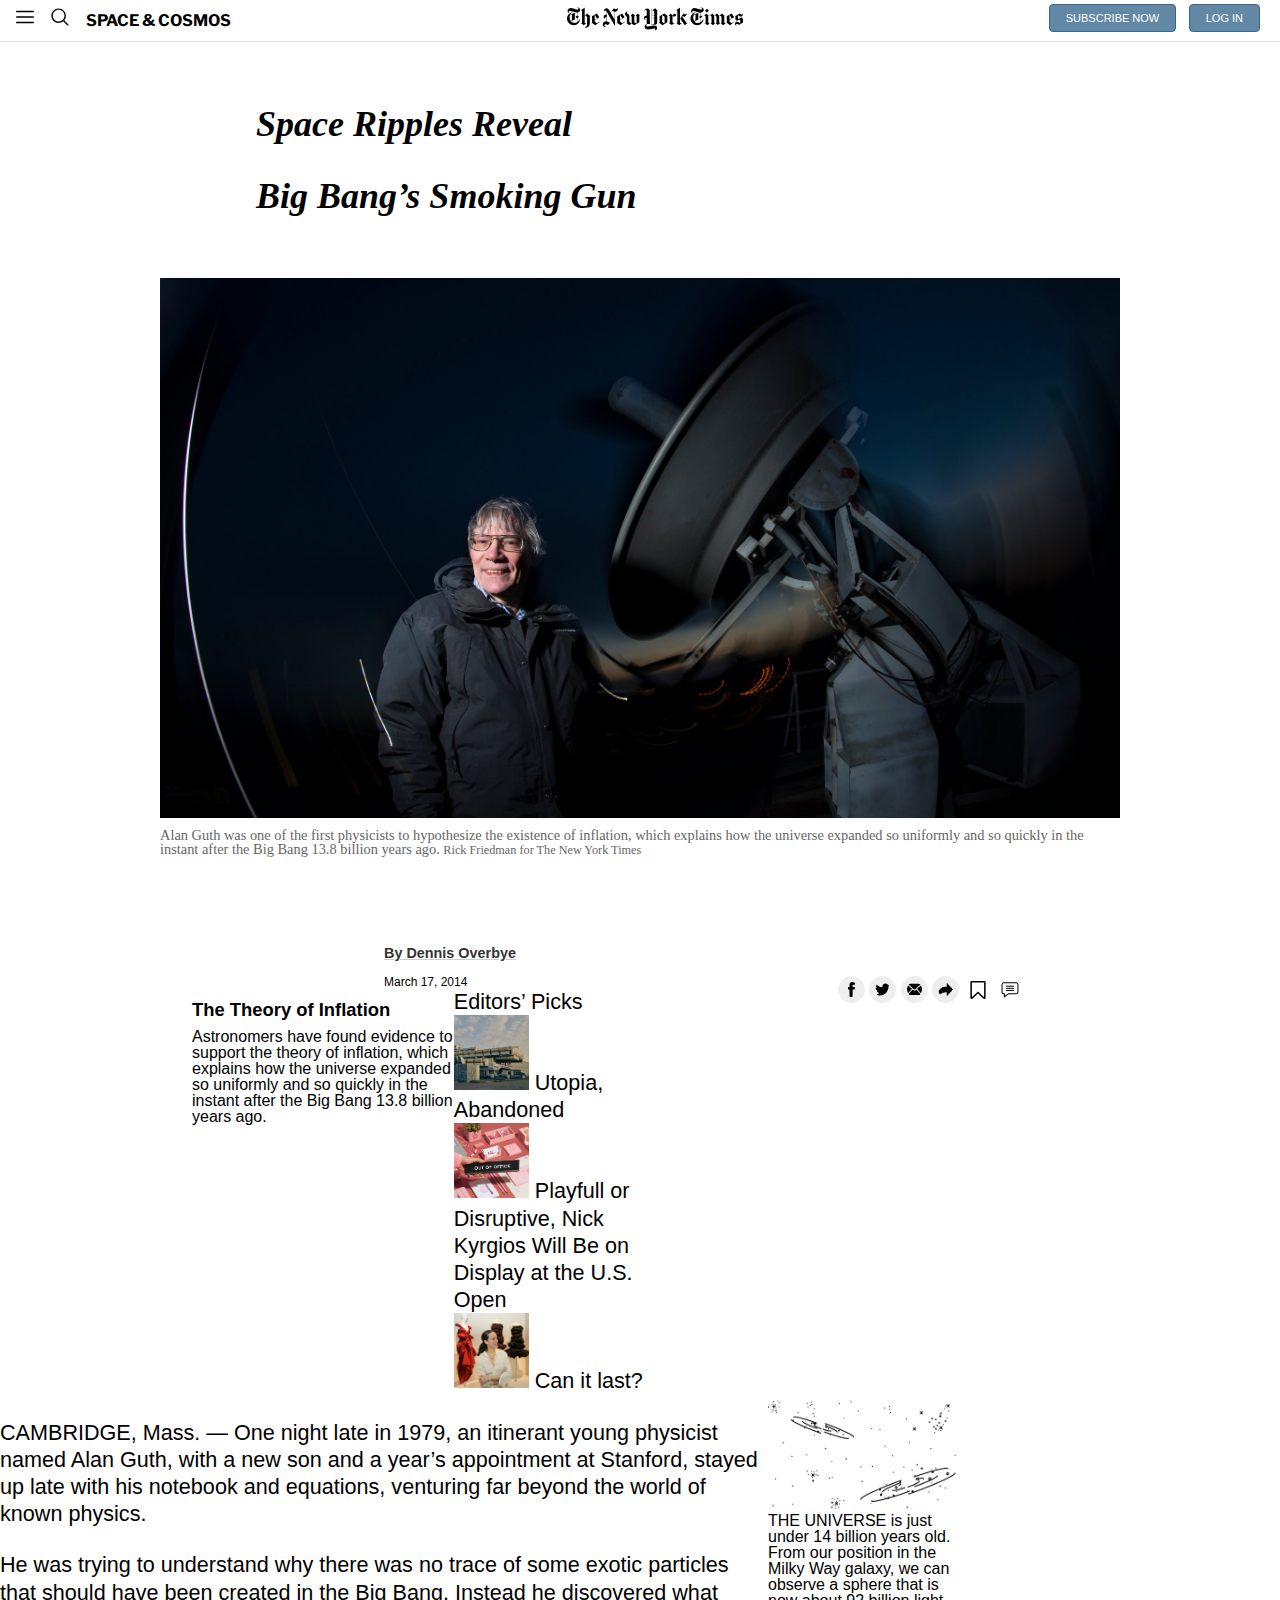
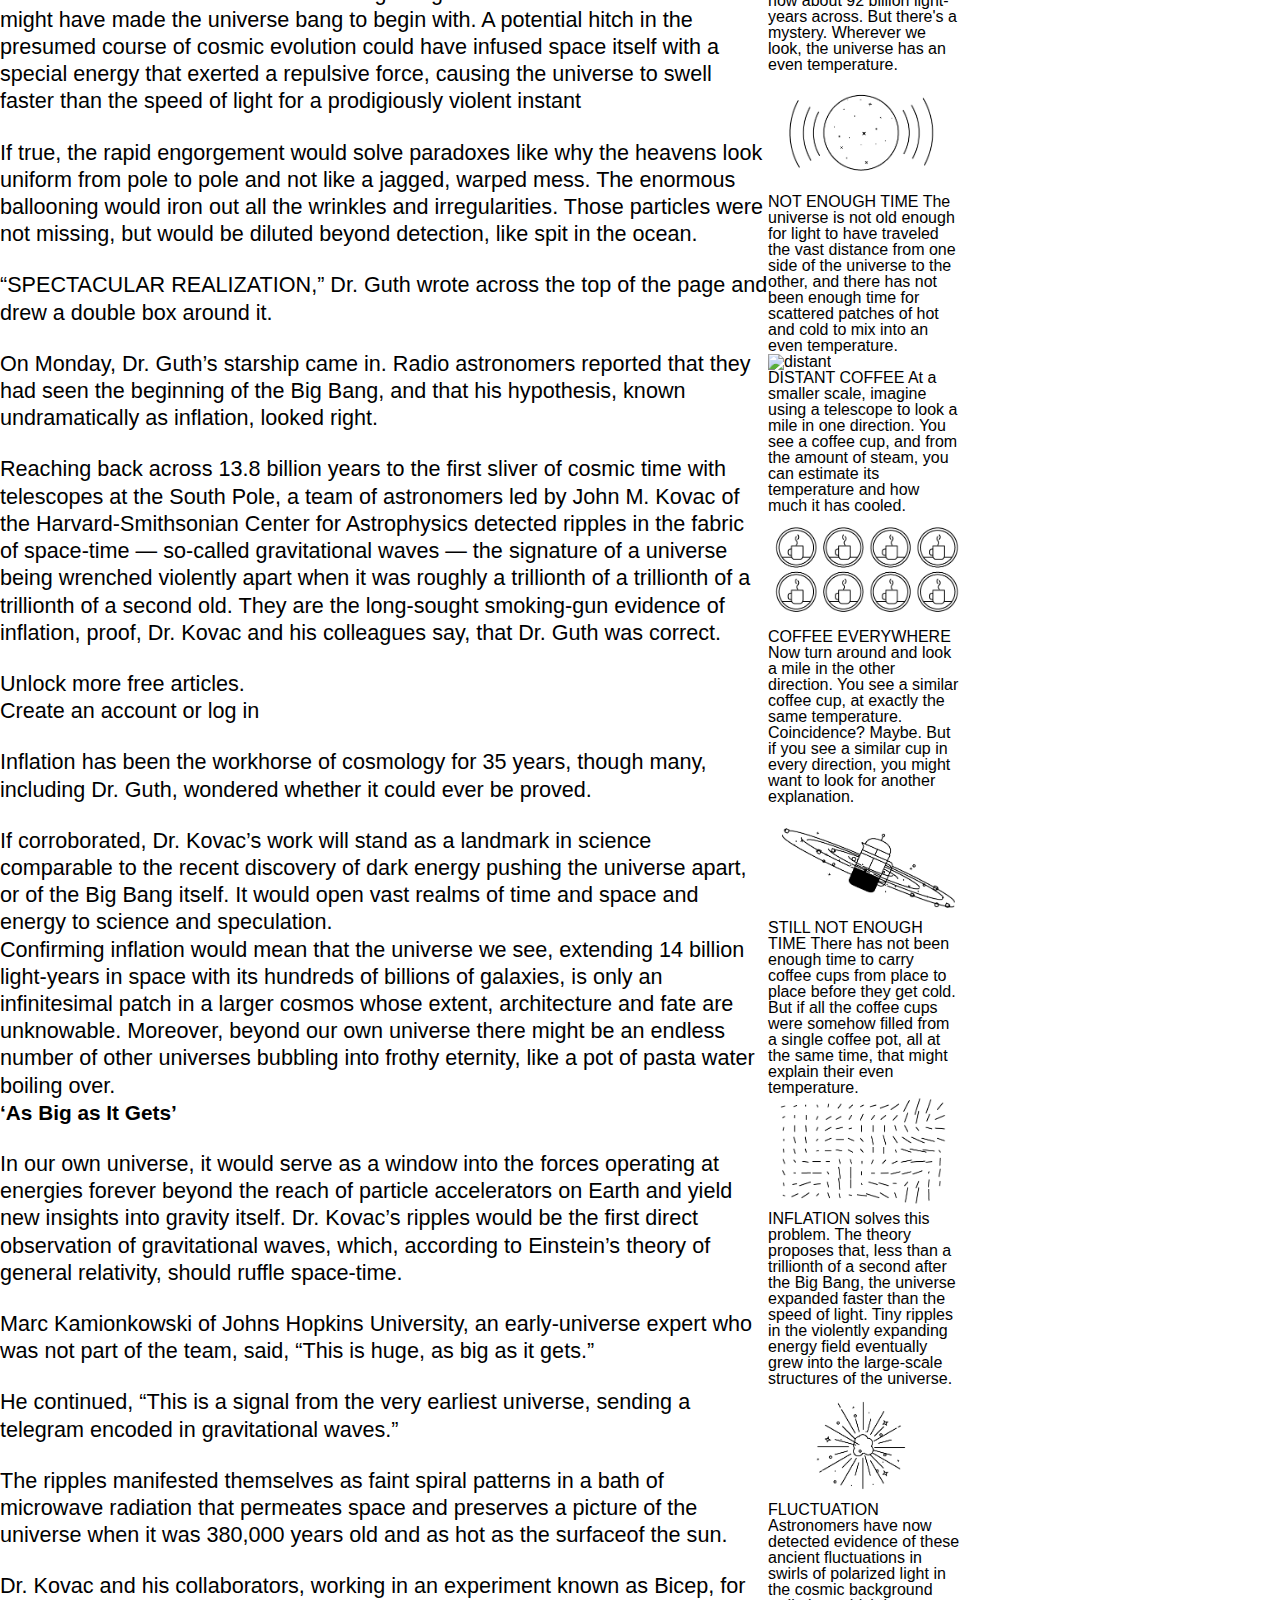
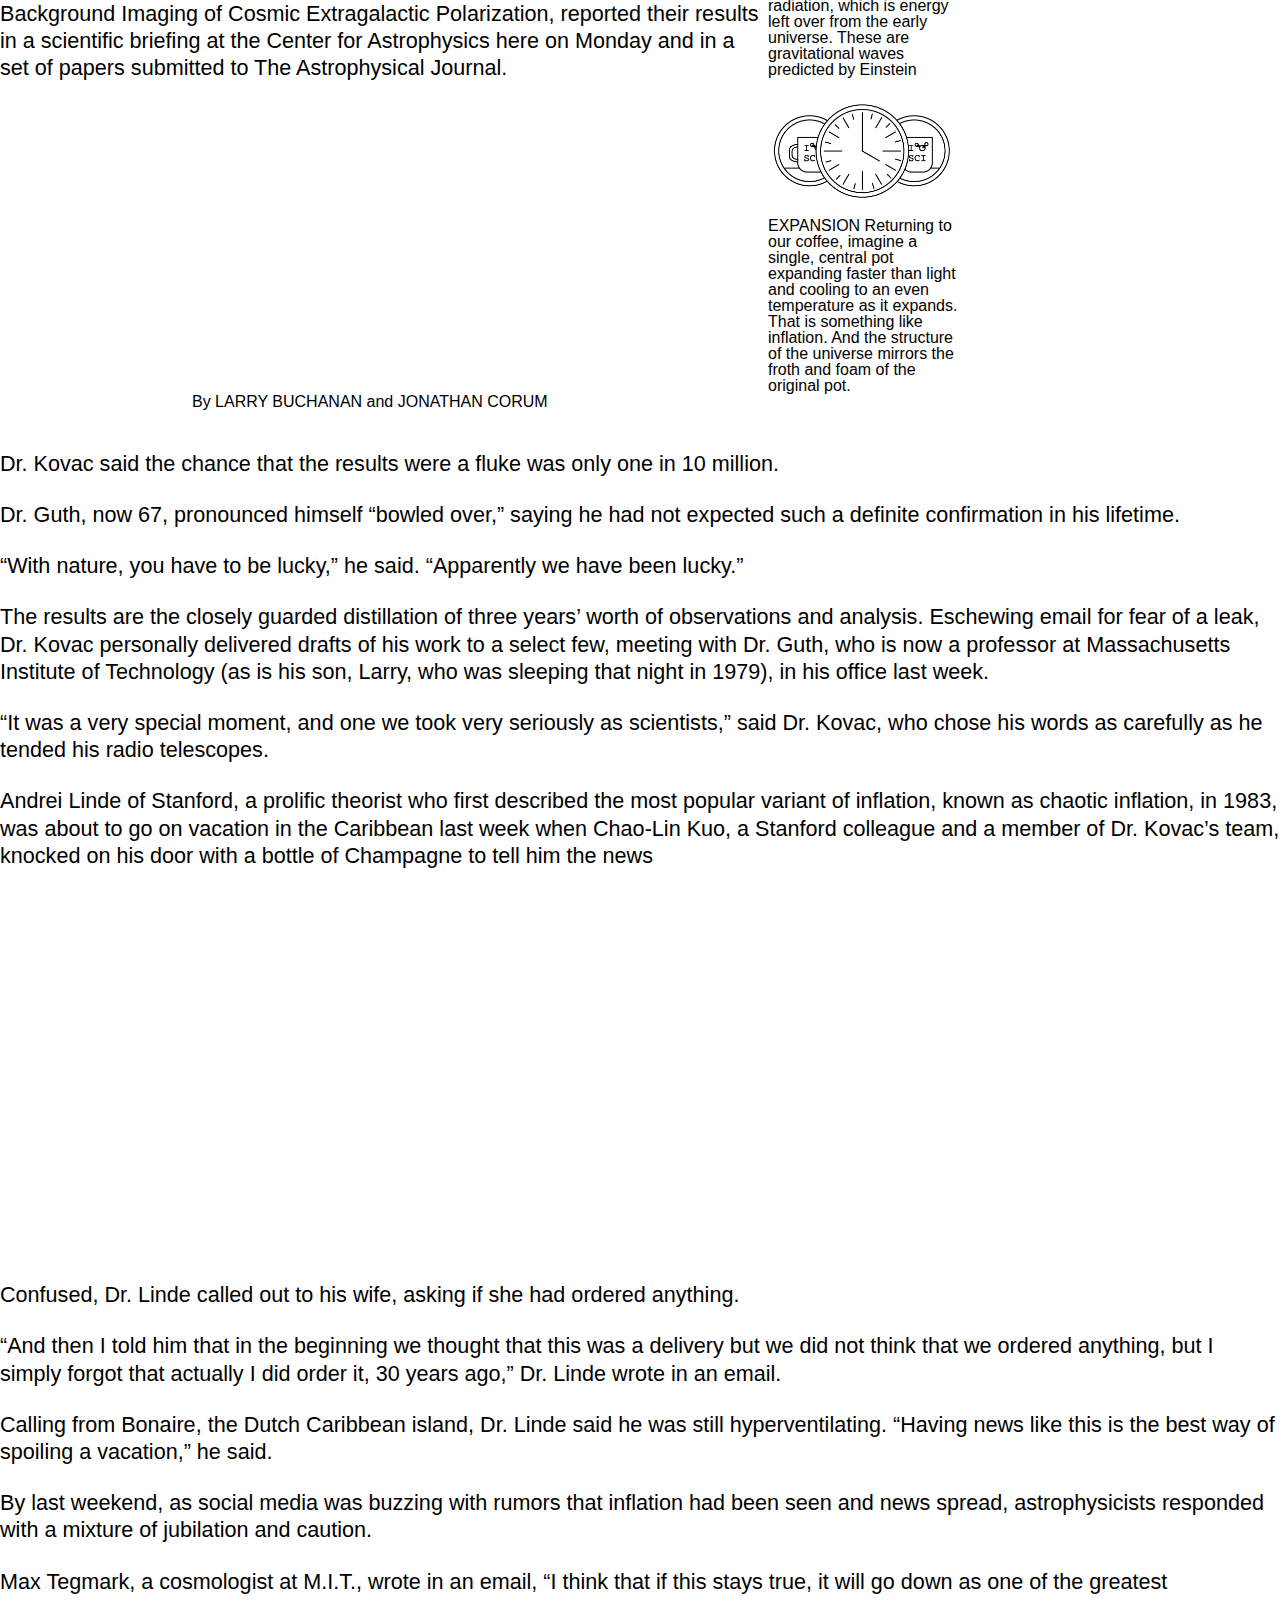
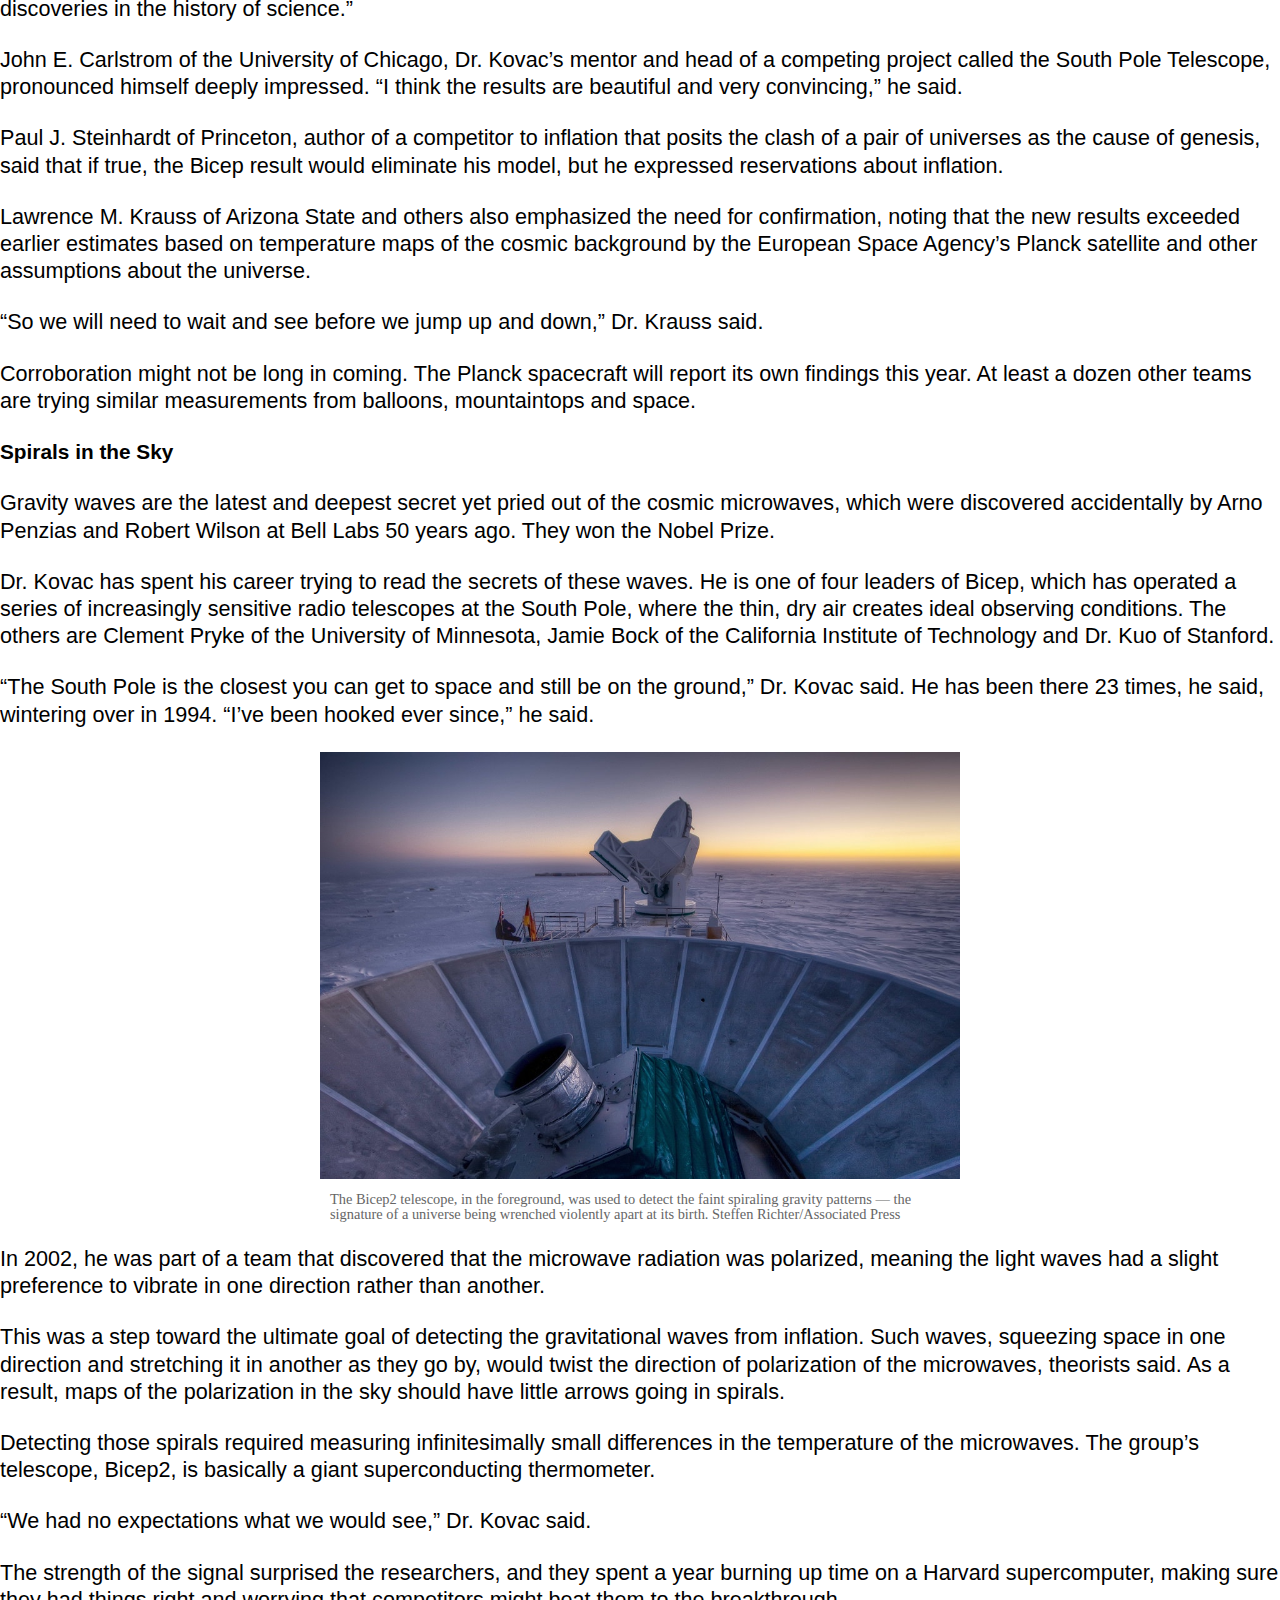
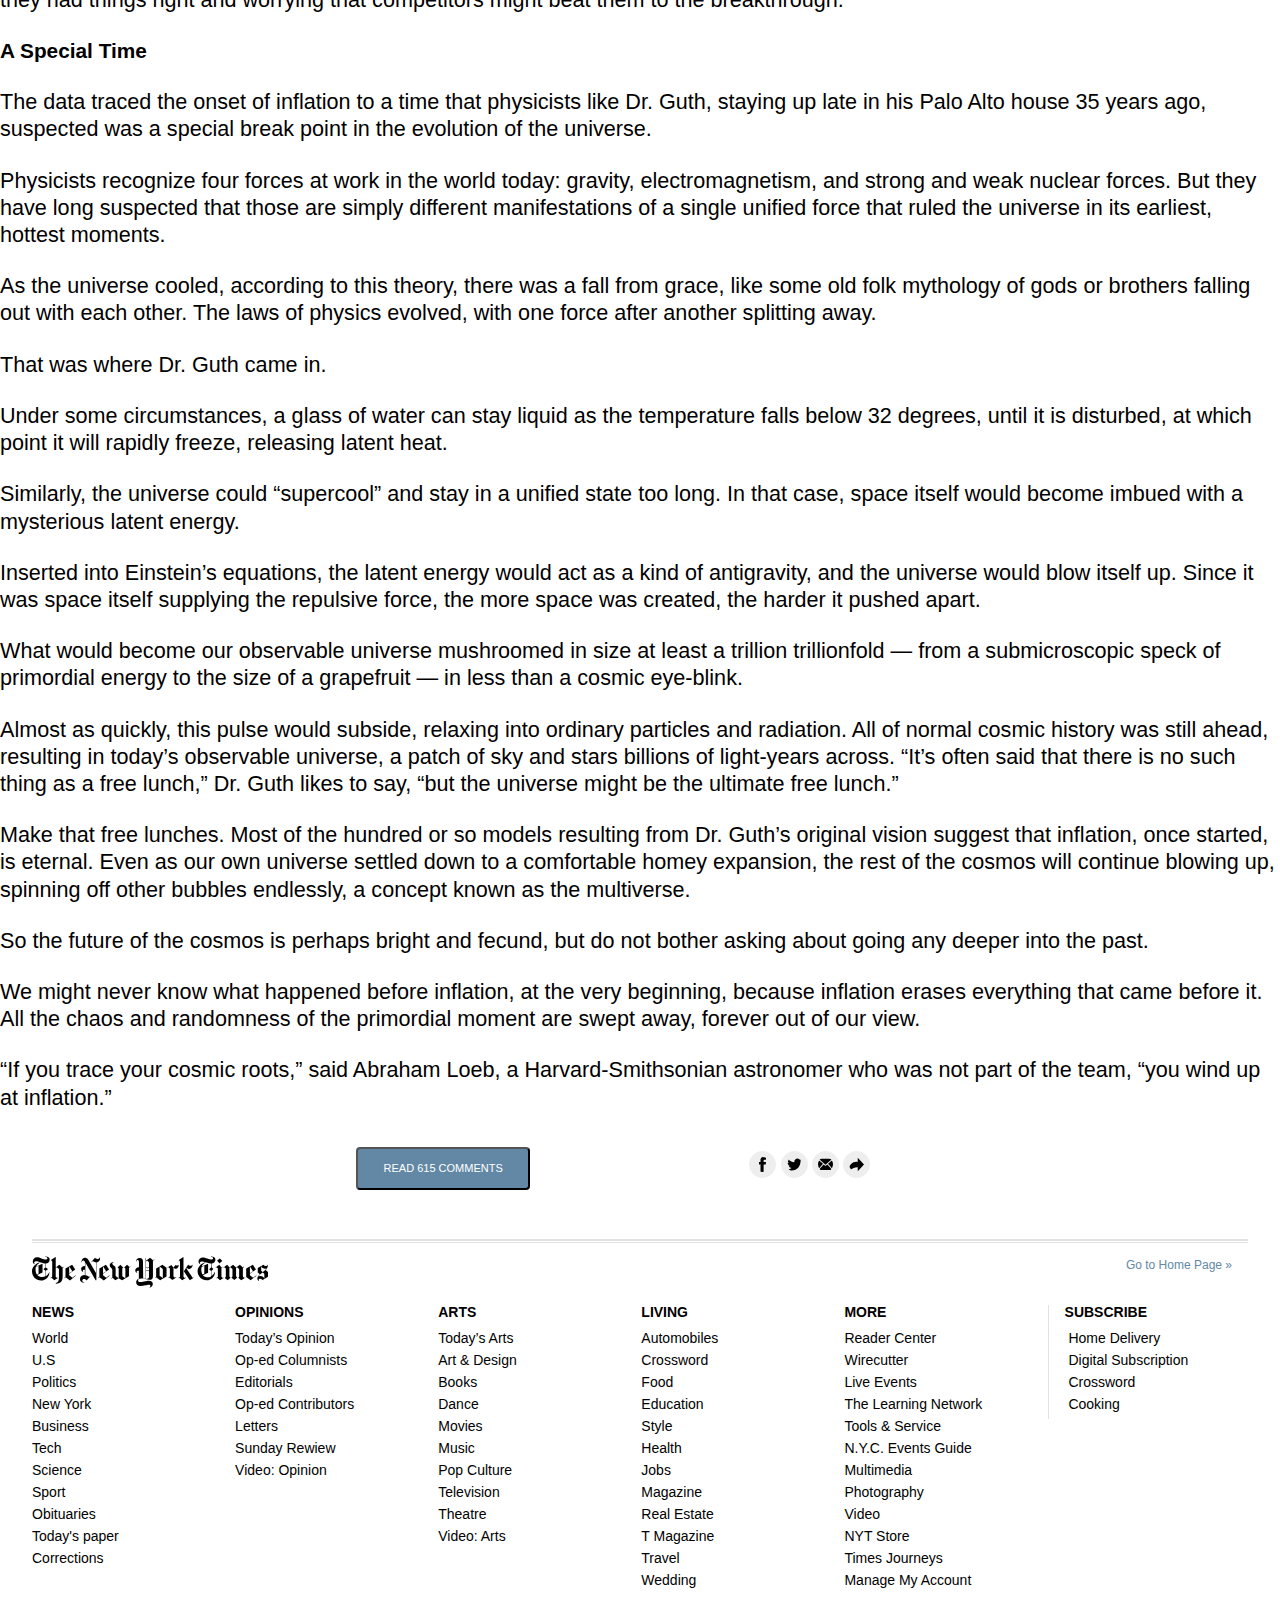
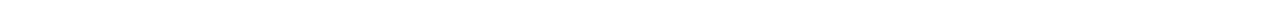
==== index.old.html @ 1cee2520 "new page plus nav and header" ====
<!DOCTYPE html>
<html lang="en" dir="ltr">

<head>
  <meta charset="utf-8" />
  <title>
    Space Ripples Reveal Big Bang’s Smoking Gun - The New York Times
  </title>
  <link href="https://fonts.googleapis.com/css?family=Libre+Franklin&display=swap" rel="stylesheet" />
  <link rel="stylesheet" href="css/style.old.css" />
</head>

<body>
  <nav class="nav-bar">
    <div class="left">
      <img src="vectors/menu.svg" class="icon" alt="menu" />
      <img src="vectors/search.svg" class="icon" alt="search" />
      <a href="#" class="page-name">Space & Cosmos</a>
    </div>
    <a class="logo">
      <img src="vectors/tnyt_logo.svg" alt="the new york times" />
    </a>
    <div class="right">
      <button>Subscribe now</button>
      <button>Log in</button>
    </div>
  </nav>
  <header class="head-section">
    <h1 class="artcle-title">
      Space Ripples Reveal <br />
      Big Bang’s Smoking Gun
    </h1>
    <figure class="telescope-section">
      <img src="images/telescope.jpg" alt="Scientist with telescope background" class="telescope-image" />
      <figcaption class="telescope-caption">
        Alan Guth was one of the first physicists to hypothesize the existence
        of inflation, which explains how the universe expanded so uniformly
        and so quickly in the instant after the Big Bang 13.8 billion years
        ago. <span>Rick Friedman for The New York Times</span>
      </figcaption>
    </figure>
  </header>
  <article class="main-article">
    <div class="article-meta">
      <h4 class="author-name">
        By Dennis Overbye
      </h4>
      <div class="info-share">
        <p class="article-date">
          March 17, 2014
        </p>
        <div class="icons-container">
          <img src="vectors/facebook.svg" alt="facebook favicon" class="icon" />
          <img src="vectors/twitter.svg" alt="twitter favicon" class="icon" />
          <img src="vectors/mail.svg" alt="mail" class="icon" />
          <img src="vectors/share.svg" alt="share" class="icon" />
          <img src="vectors/bookmark.svg" alt="bookmark" class="clean-icon" />
          <img src="vectors/comment.svg" alt="comment" class="clean-icon" />
        </div>
      </div>
    </div>
    <div class="article-text">
      <aside class="editor-picks">
        <div class="side-container">
          <h6 class="editors-picks">Editors’ Picks</h6>
          <div class="picks-links">
            <article class="side-link">
              <a href="" class="link">
                <img src="images/utopia.jpg" alt="Utopia" class="img-side-link">
                <span>Utopia, Abandoned</span>
              </a>
            </article>
            <article class="side-link">
              <a href="" class="link">
                <img src="images/millenial.jpg" alt="Nick Kyrgios" class="img-side-link">
                <span> Playfull or Disruptive, Nick Kyrgios Will Be on Display at the U.S. Open</span>
              </a>
            </article>
            <article class="side-link">
              <a href="" class="link">
                <img src="images/isabel.jpg" alt="Isabella" class="img-side-link">
                <span>Can it last?</span>
              </a>
            </article>
          </div>
        </div>
      </aside>
      <div class="article-text-container">
        <p class="article">
          CAMBRIDGE, Mass. — One night late in 1979, an itinerant young
          physicist named Alan Guth, with a new son and a year’s appointment at
          Stanford, stayed up late with his notebook and equations, venturing
          far beyond the world of known physics.
        </p>
        <p class="article">
          He was trying to understand why there was no trace of some exotic
          particles that should have been created in the Big Bang. Instead he
          discovered what might have made the universe bang to begin with. A
          potential hitch in the presumed course of cosmic evolution could have
          infused space itself with a special energy that exerted a repulsive
          force, causing the universe to swell faster than the speed of light
          for a prodigiously violent instant
        </p>
        <p class="article">
          If true, the rapid engorgement would solve paradoxes like why the
          heavens look uniform from pole to pole and not like a jagged, warped
          mess. The enormous ballooning would iron out all the wrinkles and
          irregularities. Those particles were not missing, but would be diluted
          beyond detection, like spit in the ocean.
        </p>
        <p class="article">
          “SPECTACULAR REALIZATION,” Dr. Guth wrote across the top of the page
          and drew a double box around it.
        </p>
        <p class="article">
          On Monday, Dr. Guth’s starship came in. Radio astronomers reported
          that they had seen the beginning of the Big Bang, and that his
          hypothesis, known undramatically as inflation, looked right.
        </p>
        <p class="article">
          Reaching back across 13.8 billion years to the first sliver of cosmic
          time with telescopes at the South Pole, a team of astronomers led by
          John M. Kovac of the Harvard-Smithsonian Center for Astrophysics
          detected ripples in the fabric of space-time — so-called gravitational
          waves — the signature of a universe being wrenched violently apart
          when it was roughly a trillionth of a trillionth of a trillionth of a second old. They are the long-sought
          smoking-gun evidence of
          inflation, proof, Dr. Kovac and his colleagues say, that Dr. Guth was
          correct.
        </p>
        <h4 class="create-account">
          Unlock more free articles.<br />
          <a href="#">Create an account or log in</a>
        </h4>
        <p class="article">
          Inflation has been the workhorse of cosmology for 35 years, though
          many, including Dr. Guth, wondered whether it could ever be proved.
        </p>
        If corroborated, Dr. Kovac’s work will stand as a landmark in science comparable to the recent discovery of dark
        energy pushing the universe apart, or of the Big Bang itself. It would open vast realms of time and space and
        energy to science and speculation.
        <p class="artcile">
          Confirming inflation would mean that the universe we see, extending 14 billion light-years in space with its
          hundreds of billions of
          galaxies, is only an infinitesimal patch in a larger cosmos whose
          extent, architecture and fate are unknowable. Moreover, beyond our own universe there might be an endless
          number
          of other universes bubbling into frothy eternity, like a pot of pasta water boiling over.
        </p>
        <h2>
          ‘As Big as It Gets’
        </h2>
        <p class="article">
          In our own universe, it would serve as a window into the forces
          operating at energies forever beyond the reach of particle
          accelerators on Earth and yield new insights into gravity itself. Dr. Kovac’s ripples would be the first
          direct
          observation of gravitational waves, which, according to Einstein’s theory of general relativity, should ruffle
          space-time.
        </p>
        <p class="article">
          Marc Kamionkowski of Johns Hopkins University, an early-universe
          expert who was not part of the team, said, “This is huge, as big as it gets.”
        </p>
        <p class="article">
          He continued, “This is a signal from the very earliest universe,
          sending a telegram encoded in gravitational waves.”
        </p>
        <p class="article">
          The ripples manifested themselves as faint spiral patterns in a bath of microwave radiation that permeates
          space
          and preserves a picture of the universe when it was 380,000 years old and as hot as the surfaceof the sun.
        </p>
        <p class="article">
          Dr. Kovac and his collaborators, working in an experiment known as
          Bicep, for Background Imaging of Cosmic Extragalactic Polarization,
          reported their results in a scientific briefing at the Center for
          Astrophysics here on Monday and in a set of papers submitted to The
          Astrophysical Journal.
        </p> 
      </div>
    </div>
    <section class="fig-container">
      <div class="intro-figures">
        <h3>
          The Theory of Inflation
        </h3>
        <p class="astro-intro"></p>
        Astronomers have found evidence to support the theory of inflation,
        which explains how the universe expanded so uniformly and so quickly
        in the instant after the Big Bang 13.8 billion years ago.
        </p>
      </div>
      <div class="figures">
        <figure class="astro">
          <img src="images/universe.png" alt="Universe" class="astro-img" />
          <figcaption class="astro-caption">
            <b>THE UNIVERSE</b> is just under 14 billion years old. From our
            position in the Milky Way galaxy, we can observe a sphere that is
            now about 92 billion light-years across. But there's a mystery.
            Wherever we look, the universe has an even temperature.
          </figcaption>
        </figure>
        <figure class="astro">
          <img src="images/time.png" alt="time" class="astro-img" />
          <figcaption class="astro-caption">
            <b>NOT ENOUGH TIME</b> The universe is not old enough for light to
            have traveled the vast distance from one side of the universe to
            the other, and there has not been enough time for scattered
            patches of hot and cold to mix into an even temperature.
          </figcaption>
        </figure>
        <figure class="astro">
          <img src="images/distant.png" alt="distant" class="astro-img" />
          <figcaption class="astro-caption">
            <b>DISTANT COFFEE</b> At a smaller scale, imagine using a
            telescope to look a mile in one direction. You see a coffee cup,
            and from the amount of steam, you can estimate its temperature and
            how much it has cooled.
          </figcaption>
        </figure>
        <figure class="astro">
          <img src="images/everywhere.png" alt="" class="astro-img" />
          <figcaption class="astro-caption">
            <b>COFFEE EVERYWHERE</b> Now turn around and look a mile in the
            other direction. You see a similar coffee cup, at exactly the same
            temperature. Coincidence? Maybe. But if you see a similar cup in
            every direction, you might want to look for another explanation.
          </figcaption>
        </figure>
      </div>
      <div class="figures">
        <figure class="astro">
          <img src="images/still.png" alt="" class="astro-img" />
          <figcaption class="astro-caption">
            <b>STILL NOT ENOUGH TIME</b> There has not been enough time to
            carry coffee cups from place to place before they get cold. But if
            all the coffee cups were somehow filled from a single coffee pot,
            all at the same time, that might explain their even temperature.
          </figcaption>
        </figure>
        <figure class="astro">
          <img src="images/inflation.png" alt="" class="astro-img" />
          <figcaption class="astro-caption">
            <b>INFLATION</b> solves this problem. The theory proposes that,
            less than a trillionth of a second after the Big Bang, the
            universe expanded faster than the speed of light. Tiny ripples in
            the violently expanding energy field eventually grew into the
            large-scale structures of the universe.
          </figcaption>
        </figure>
        <figure class="astro">
          <img src="images/fluctuation.png" alt="" class="astro-img" />
          <figcaption class="astro-caption">
            <b>FLUCTUATION</b> Astronomers have now detected evidence of these
            ancient fluctuations in swirls of polarized light in the cosmic
            background radiation, which is energy left over from the early
            universe. These are gravitational waves predicted by Einstein
          </figcaption>
        </figure>
        <figure class="astro">
          <img src="images/expan.png" alt="" class="astro-img" />
          <figcaption class="astro-caption">
            <b>EXPANSION</b> Returning to our coffee, imagine a single,
            central pot expanding faster than light and cooling to an even
            temperature as it expands. That is something like inflation. And
            the structure of the universe mirrors the froth and foam of the
            original pot.
          </figcaption>
        </figure>
      </div>
      <p class="images-credit">
        By LARRY BUCHANAN and JONATHAN CORUM
      </p>
    </section>
    <div class="article-text">
      <p class="article">
        Dr. Kovac said the chance that the results were a fluke was only one in 10 million.
      </p>
      <p class="article">
        Dr. Guth, now 67, pronounced himself “bowled over,” saying he had not expected such a definite confirmation in
        his lifetime.
      </p>
      <p class="article">
        “With nature, you have to be lucky,” he said. “Apparently we have been lucky.”
      </p>
      <p class="article">
        The results are the closely guarded distillation of three years’ worth of observations and analysis. Eschewing
        email for fear of a leak, Dr. Kovac personally delivered drafts of his work to a select few, meeting with Dr.
        Guth, who is now a professor at Massachusetts Institute of Technology (as is his son, Larry, who was sleeping
        that night in 1979), in his office last week.
      </p>
      <p class="article">
        “It was a very special moment, and one we took very seriously as scientists,” said Dr. Kovac, who chose his
        words as carefully as he tended his radio telescopes.
      </p>
      <p class="article">
        Andrei Linde of Stanford, a prolific theorist who first described the most popular variant of inflation, known
        as chaotic inflation, in 1983, was about to go on vacation in the Caribbean last week when Chao-Lin Kuo, a
        Stanford colleague and a member of Dr. Kovac’s team, <a
          href="https://www.youtube.com/watch?v=ZlfIVEy_YOA">knocked on his door with a bottle of Champagne</a> to tell
        him the news
      </p>
      <iframe width="600" height="358" src="https://www.youtube.com/embed/ZlfIVEy_YOA" frameborder="0"
        allow="accelerometer; autoplay; encrypted-media; gyroscope; picture-in-picture" allowfullscreen></iframe>
      <p class="article">
        Confused, Dr. Linde called out to his wife, asking if she had ordered
        anything.
      </p>
      <p class="article">
        “And then I told him that in the beginning we thought that this was a
        delivery but we did not think that we ordered anything, but I simply
        forgot that actually I did order it, 30 years ago,” Dr. Linde wrote in
        an email.
      </p>
      <p class="article">
        Calling from Bonaire, the Dutch Caribbean island, Dr. Linde said he
        was still hyperventilating. “Having news like this is the best way of
        spoiling a vacation,” he said.
      </p>
      <p class="article">
        By last weekend, as social media was buzzing with rumors that
        inflation had been seen and news spread, astrophysicists responded
        with a mixture of jubilation and caution.
      </p>
      <p class="article">
        Max Tegmark, a cosmologist at M.I.T., wrote in an email, “I think that
        if this stays true, it will go down as one of the greatest discoveries
        in the history of science.”
      </p>
      <p class="article">
        John E. Carlstrom of the University of Chicago, Dr. Kovac’s mentor and
        head of a competing project called the South Pole Telescope,
        pronounced himself deeply impressed. “I think the results are
        beautiful and very convincing,” he said.
      </p>
      <p class="article">
        Paul J. Steinhardt of Princeton, author of a competitor to inflation
        that posits the clash of a pair of universes as the cause of genesis,
        said that if true, the Bicep result would eliminate his model, but he
        expressed reservations about inflation.
      </p>
      <p class="article">
        Lawrence M. Krauss of Arizona State and others also emphasized the
        need for confirmation, noting that the new results exceeded earlier
        estimates based on temperature maps of the cosmic background by the
        European Space Agency’s Planck satellite and other assumptions about
        the universe.
      </p>
      <p class="article">
        “So we will need to wait and see before we jump up and down,” Dr.
        Krauss said.
      </p>
      <p class="article">
        Corroboration might not be long in coming. The Planck spacecraft will
        report its own findings this year. At least a dozen other teams are
        trying similar measurements from balloons, mountaintops and space.
      </p>
      <p class="article"></p>
      <h2>
        Spirals in the Sky
      </h2>
      <p class="article">
        Gravity waves are the latest and deepest secret yet pried out of the cosmic microwaves, which were discovered
        accidentally by Arno Penzias and Robert Wilson at Bell Labs 50 years ago. They won the Nobel Prize.
      </p>
      <p class="article">
        Dr. Kovac has spent his career trying to read the secrets of these waves. He is one of four leaders of Bicep,
        which has operated a series of increasingly sensitive radio telescopes at the South Pole, where the thin, dry
        air creates ideal observing conditions. The others are Clement Pryke of the University of Minnesota, Jamie Bock
        of the California Institute of Technology and Dr. Kuo of Stanford.
      </p>
      <p class="article">
        “The South Pole is the closest you can get to space and still be on the ground,” Dr. Kovac said. He has been
        there 23 times, he said, wintering over in 1994. “I’ve been hooked ever since,” he said.
      </p>
    </div>
    <figure class="bicep2">
      <img src="images/bicep2.jpg" alt="The biceps2 telescope" class="bicep2-img">
      <figcaption class="bicep2-caption">
        The Bicep2 telescope, in the foreground, was used to detect the faint spiraling gravity patterns — the signature
        of a universe being wrenched violently apart at its birth.
        <span>
          Steffen Richter/Associated Press
        </span>
      </figcaption>
    </figure>
    <div class="article-text">
      <p class="article">
        In 2002, he was part of a team that discovered that the microwave radiation was polarized, meaning the light
        waves had a slight preference to vibrate in one direction rather than another.
      </p>
      <p class="article">
        This was a step toward the ultimate goal of detecting the gravitational waves from inflation. Such waves,
        squeezing space in one direction and stretching it in another as they go by, would twist the direction of
        polarization of the microwaves, theorists said. As a result, maps of the polarization in the sky should have
        little arrows going in spirals.
      </p>
      <p class="article">
        Detecting those spirals required measuring infinitesimally small differences in the temperature of the
        microwaves. The group’s telescope, Bicep2, is basically a giant superconducting thermometer.
      </p>
      <p class="article">
        “We had no expectations what we would see,” Dr. Kovac said.
      </p>
      <p class="article">
        The strength of the signal surprised the researchers, and they spent a year burning up time on a Harvard
        supercomputer, making sure they had things right and worrying that competitors might beat them to the
        breakthrough.
      </p>
      <h2>
        A Special Time
      </h2>
      <p class="article">
        The data traced the onset of inflation to a time that physicists like Dr. Guth, staying up late in his Palo Alto
        house 35 years ago, suspected was a special break point in the evolution of the universe.
      </p>
      <p class="article">
        Physicists recognize four forces at work in the world today: gravity, electromagnetism, and strong and weak
        nuclear forces. But they have long suspected that those are simply different manifestations of a single unified
        force that ruled the universe in its earliest, hottest moments.
      </p>
      <p class="article">
        As the universe cooled, according to this theory, there was a fall from grace, like some old folk mythology of
        gods or brothers falling out with each other. The laws of physics evolved, with one force after another
        splitting away.
      </p>
      <p class="article">
        That was where Dr. Guth came in.
      </p>
      <p class="article">
        Under some circumstances, a glass of water can stay liquid as the temperature falls below 32 degrees, until it
        is disturbed, at which point it will rapidly freeze, releasing latent heat.
      </p>
      <p class="article">
        Similarly, the universe could “supercool” and stay in a unified state too long. In that case, space itself would
        become imbued with a mysterious latent energy.
      </p>
      <p class="article">
        Inserted into Einstein’s equations, the latent energy would act as a kind of antigravity, and the universe would
        blow itself up. Since it was space itself supplying the repulsive force, the more space was created, the harder
        it pushed apart.
      </p>
      <p class="article">
        What would become our observable universe mushroomed in size at least a trillion trillionfold — from a
        submicroscopic speck of primordial energy to the size of a grapefruit — in less than a cosmic eye-blink.
      </p>
      <p class="article">
        Almost as quickly, this pulse would subside, relaxing into ordinary particles and radiation. All of normal
        cosmic history was still ahead, resulting in today’s observable universe, a patch of sky and stars billions of
        light-years across. “It’s often said that there is no such thing as a free lunch,” Dr. Guth likes to say, “but
        the universe might be the ultimate free lunch.”
      </p>
      <p class="article">
        Make that free lunches. Most of the hundred or so models resulting from Dr. Guth’s original vision suggest that
        inflation, once started, is eternal. Even as our own universe settled down to a comfortable homey expansion, the
        rest of the cosmos will continue blowing up, spinning off other bubbles endlessly, a concept known as the
        multiverse.
      </p>
      <p class="article">
        So the future of the cosmos is perhaps bright and fecund, but do not bother asking about going any deeper into
        the past.
      </p>
      <p class="article">
        We might never know what happened before inflation, at the very beginning, because inflation erases everything
        that came before it. All the chaos and randomness of the primordial moment are swept away, forever out of our
        view.
      </p>
      <p class="article">
        “If you trace your cosmic roots,” said Abraham Loeb, a Harvard-Smithsonian astronomer who was not part of the
        team, “you wind up at inflation.”
      </p>
    </div>
    <div class="article-end">
      <div class="comment">
        <button type="button" name="button" class="button-end">
          Read 615 comments
        </button>
      </div>
      <div class="icons-container">
        <img src="vectors/facebook.svg" alt="facebook favicon" class="icon" />
        <img src="vectors/twitter.svg" alt="twitter favicon" class="icon" />
        <img src="vectors/mail.svg" alt="mail" class="icon" />
        <img src="vectors/share.svg" alt="share" class="icon" />

      </div>

    </div>
  </article>
  <footer class="links-footer">
    <header class="bot-logo">
      <a href="#" class="logo">
        <img src="vectors/tnyt_logo.svg" alt="TNYT logo" class="logo">
      </a>
      <a href="#" class="go-home-link">Go to Home Page »</a>
    </header>
    <div class="footer-container">
      <div class="column">
        <h6 class="footer-title">
          News
        </h6>
        <ul class="footer-ul">
          <li>
            <a class="footer-nav-link" href="#">World</a>
          </li>
          <li>
            <a class="footer-nav-link" href="#">U.S</a>
          </li>
          <li>
            <a class="footer-nav-link" href="#">Politics</a>
          </li>
          <li>
            <a class="footer-nav-link" href="#">New York</a>
          </li>
          <li>
            <a class="footer-nav-link" href="#">Business</a>
          </li>
          <li>
            <a class="footer-nav-link" href="#">Tech</a>
          </li>
          <li>
            <a class="footer-nav-link" href="#">Science</a>
          </li>
          <li>
            <a class="footer-nav-link" href="#">Sport</a>
          </li>
          <li>
            <a class="footer-nav-link" href="#">Obituaries</a>
          </li>
          <li>
            <a class="footer-nav-link" href="#">Today's paper</a>
          </li>
          <li>
            <a class="footer-nav-link" href="#">Corrections</a>
          </li>
        </ul>
      </div>
      <div class="column">
        <h6 class="footer-title">
          Opinions
        </h6>
        <ul class="footer-ul">
          <li>
            <a class="footer-nav-link" href="#">Today’s Opinion</a>
          </li>
          <li>
            <a class="footer-nav-link" href="#">Op-ed Columnists</a>
          </li>
          <li>
            <a class="footer-nav-link" href="#">Editorials</a>
          </li>
          <li>
            <a class="footer-nav-link" href="#">Op-ed Contributors</a>
          </li>
          <li>
            <a class="footer-nav-link" href="#">Letters</a>
          </li>
          <li>
            <a class="footer-nav-link" href="#">Sunday Rewiew</a>
          </li>
          <li>
            <a class="footer-nav-link" href="#">Video: Opinion</a>
          </li>
        </ul>
      </div>
      <div class="column">
        <h6 class="footer-title">
          Arts
        </h6>
        <ul class="footer-ul">
          <li>
            <a class="footer-nav-link" href="#">Today’s Arts</a>
          </li>
          <li>
            <a class="footer-nav-link" href="#">Art & Design</a>
          </li>
          <li>
            <a class="footer-nav-link" href="#">Books</a>
          </li>
          <li>
            <a class="footer-nav-link" href="#">Dance</a>
          </li>
          <li>
            <a class="footer-nav-link" href="#">Movies</a>
          </li>
          <li>
            <a class="footer-nav-link" href="#">Music</a>
          </li>
          <li>
            <a class="footer-nav-link" href="#">Pop Culture</a>
          </li>
          <li>
            <a class="footer-nav-link" href="#">Television</a>
          </li>
          <li>
            <a class="footer-nav-link" href="#">Theatre</a>
          </li>
          <li>
            <a class="footer-nav-link" href="#">Video: Arts</a>
          </li>
        </ul>
      </div>
      <div class="column">
        <h6 class="footer-title">
          Living
        </h6>
        <ul class="footer-ul">
          <li>
            <a class="footer-nav-link" href="#">Automobiles</a>
          </li>
          <li>
            <a class="footer-nav-link" href="#">Crossword</a>
          </li>
          <li>
            <a class="footer-nav-link" href="#">Food</a>
          </li>
          <li>
            <a class="footer-nav-link" href="#">Education</a>
          </li>
          <li>
            <a class="footer-nav-link" href="#">Style</a>
          </li>
          <li>
            <a class="footer-nav-link" href="#">Health</a>
          </li>
          <li>
            <a class="footer-nav-link" href="#">Jobs</a>
          </li>
          <li>
            <a class="footer-nav-link" href="#">Magazine</a>
          </li>
          <li>
            <a class="footer-nav-link" href="#">Real Estate</a>
          </li>
          <li>
            <a class="footer-nav-link" href="#">T Magazine</a>
          </li>
          <li>
            <a class="footer-nav-link" href="#">Travel</a>
          </li>
          <li>
            <a class="footer-nav-link" href="#">Wedding</a>
          </li>
        </ul>
      </div>
      <div class="column">
        <h6 class="footer-title">
          More
        </h6>
        <ul class="footer-ul">
          <li>
            <a class="footer-nav-link" href="#">Reader Center</a>
          </li>
          <li>
            <a class="footer-nav-link" href="#">Wirecutter</a>
          </li>
          <li>
            <a class="footer-nav-link" href="#">Live Events</a>
          </li>
          <li>
            <a class="footer-nav-link" href="#">The Learning Network</a>
          </li>
          <li>
            <a class="footer-nav-link" href="#">Tools & Service</a>
          </li>
          <li>
            <a class="footer-nav-link" href="#">N.Y.C. Events Guide</a>
          </li>
          <li>
            <a class="footer-nav-link" href="#">Multimedia</a>
          </li>
          <li>
            <a class="footer-nav-link" href="#">Photography</a>
          </li>
          <li>
            <a class="footer-nav-link" href="#">Video</a>
          </li>
          <li>
            <a class="footer-nav-link" href="#">NYT Store</a>
          </li>
          <li>
            <a class="footer-nav-link" href="#">Times Journeys</a>
          </li>
          <li>
            <a class="footer-nav-link" href="#">Manage My Account</a>
          </li>
        </ul>
      </div>
      <div class="column">
        <h6 class="footer-title">
          Subscribe
        </h6>
        <ul class="footer-ul">
          <li>
            <img src=""> <a class="footer-nav-link" href="#">Home Delivery</a>
          </li>
          <li>
            <img src=""> <a class="footer-nav-link" href="#">Digital Subscription</a>
          </li>
          <li>
            <img src=""> <a class="footer-nav-link" href="#">Crossword</a>
          </li>
          <li>
            <img src=""> <a class="footer-nav-link" href="#">Cooking</a>
          </li>
        </ul>
      </div>
    </div>
  </footer>
</body>

</html>
---- css/style.old.css ----
/* http://meyerweb.com/eric/tools/css/reset/
   v2.0 | 20110126
   License: none (public domain)
*/

html,
body,
div,
span,
applet,
object,
iframe,
h1,
h2,
h3,
h4,
h5,
h6,
p,
blockquote,
pre,
a,
abbr,
acronym,
address,
big,
cite,
code,
del,
dfn,
em,
img,
ins,
kbd,
q,
s,
samp,
small,
strike,
strong,
sub,
sup,
tt,
var,
b,
u,
i,
center,
dl,
dt,
dd,
ol,
ul,
li,
fieldset,
form,
label,
legend,
table,
caption,
tbody,
tfoot,
thead,
tr,
th,
td,
article,
aside,
canvas,
details,
embed,
figure,
figcaption,
footer,
header,
hgroup,
menu,
nav,
output,
ruby,
section,
summary,
time,
mark,
audio,
video {
  margin: 0;
  padding: 0;
  border: 0;
  font-size: 100%;
  font: inherit;
  vertical-align: baseline;
}

/* HTML5 display-role reset for older browsers */
article,
aside,
details,
figcaption,
figure,
footer,
header,
hgroup,
menu,
nav,
section {
  display: block;
}

body {
  line-height: 1;
  font-family: Arial, Helvetica, sans-serif;
}

ol,
ul {
  list-style: none;
}

blockquote,
q {
  quotes: none;
}

blockquote::before,
blockquote::after,
q::before,
q::after {
  content: "";
  content: none;
}

table {
  border-collapse: collapse;
  border-spacing: 0;
}

a {
  text-decoration: none;
  color: black;
}

nav {
  border-bottom: 1px solid #e2e2e2;
  width: 100vw;
  display: table;
  padding-bottom: 0.25rem;
}

nav .left {
  float: left;
  padding: 0.5rem 1rem;
}

nav .right {
  float: right;
  padding-right: 1rem;
}

nav .icon {
  height: 1.15rem;
  margin-right: 0.75rem;
}

nav .logo {
  margin-left: 25%;
}

nav .logo img {
  height: 1.5rem;
  margin-top: 0.45rem;
}

nav .page-name {
  font-weight: bold;
  font-family: "Libre Franklin", sans-serif;
  text-transform: uppercase;
}

nav .right button {
  padding: 0.45rem 1rem;
  margin: 0.25rem 0.25rem;
  font-size: 11px;
  font-weight: 500;
  color: white;
  text-transform: uppercase;
  background-color: #6288a5;
  border: 1px solid #326891;
  border-radius: 4px;
}

header .artcle-title {
  font: 2.25rem/2 Georgia, "Times New Roman", Times, serif;
  font-weight: bold;
  text-align: left;
  font-style: italic;
  margin: 2.85rem 20%;
}

header .telescope-image {
  max-width: 75vw;
  margin: 0 auto;
  display: block;
}

header .telescope-caption {
  max-width: 75vw;
  margin: 10px auto;
  text-align: left;
  display: block;
  color: #666;
  font-family: nyt-imperial, georgia, "times new roman", times, serif;
  font-size: 0.9rem;
}

header .telescope-caption > span {
  font-size: 0.85em;
}

article .article-meta {
  text-align: left;
  margin: 10vh 20vw 10px 30vw;
  display: block;
}

article .author-name {
  text-decoration: underline;
  text-decoration-color: #ccc;
  margin-bottom: 15px;
  font-family: nyt-franklin, helvetica, arial, sans-serif;
  font-weight: 700;
  color: #333;
  font-size: 0.9rem;
}

.article-date {
  font-size: 0.75rem;
  float: left;
}

.icons-container {
  display: inline-block;
  float: right;
}

.icons-container .icon {
  display: inline-block;
  height: 15px;
  vertical-align: middle;
  width: 15px;
  background-color: #eee;
  border: 1px #eee solid;
  border-radius: 100%;
  padding: 5px;
}

.icons-container .clean-icon {
  display: inline-block;
  height: 18px;
  vertical-align: middle;
  width: 18px;
  padding: 5px;
}

.article-text {
  text-align: left;
  display: block;
  font-size: 1.35rem;
  line-height: 1.7rem;
  /* margin: 10vh 30vw 10px; */
  /* margin-left: calc((100% - 600px) / 2); */
}

article .article {
  margin: 1.5rem 0;
}

.article-text h2 {
  font-weight: bold;
  font-size: 1.3rem;
}

.article-text .article-text-container {
  float: left;
  width: 60%;
}
.article-text .editor-picks {
  float: right;
  width: 30%;
}

.fig-container {
  margin: 2.5rem auto;
  width: 70%;
}

.fig-container h3 {
  font-weight: bold;
  font-size: 1.15rem;
}

.fig-container .astro-intro {
  font-size: 0.08rem;
}

.fig-container .astro-intro {
  max-width: 75vw;
  margin: 10px auto;
  text-align: left;
  display: block;
  color: #666;
  font-family: nyt-imperial, georgia, "times new roman", times, serif;
  font-size: 0.9rem;
}

.fig-container .astro {
  display: inline-block;
  margin-right: 10px;
}

.figures .astro .astro-img {
  max-width: 15vw;
}

.figures .astro .astro-caption {
  max-width: 15vw;
}

.figures .image-credit {
  display: block;
}

.main-article .biceps2 {
  display: block;
  margin-left: 20vw;
}

.bicep2 {
  width: 50vw;
  margin: auto;
}

.bicep2 .bicep2-img {
  max-width: 100%;
}

.bicep2 .bicep2-caption {
  max-width: 75vw;
  margin: 10px;
  text-align: left;
  color: #666;
  font-family: nyt-imperial, georgia, "times new roman", times, serif;
  font-size: 0.9rem;
}

article .article-end {
  margin: 2rem auto 8rem;
  background-color: #6288a5;
  max-width: 45vw;
}

.article-end button {
  padding: 0.85rem 2vw;
  margin: 0.25rem 0.25rem;
  font-size: 11px;
  font-weight: 500;
  color: white;
  text-transform: uppercase;
  background-color: #6288a5;
  border-radius: 4px;
}

.article-end .icons-container {
  float: right;
  margin-right: 10%;
  margin-top: 0.5rem;
}

.article-end .comment {
  float: left;
}

.links-footer {
  max-width: 95vw;
  margin: 10px auto;
}

.links-footer::before {
  content: "";
  display: block;
  height: 1px;
  margin-top: 0;
  border-bottom: 1px solid rgb(226, 226, 226);
  border-top: 2px solid rgb(226, 226, 226);
}

.bot-logo img {
  height: 2rem;
  margin: 0.85rem 0;
}

.bot-logo .go-home-link {
  float: right;
  font-size: 0.75rem;
  margin: 1rem 1rem 0;
  color: rgb(98, 136, 165);
}

.footer-container {
  position: relative;
}

.footer-container .column {
  display: inline-block;
  width: calc(100% / 6 - 0.25rem);
  margin: 0 auto 1rem;
  box-sizing: border-box;
  font-size: 14px;
  vertical-align: top;
}

.footer-container .column:last-child {
  border-left: 1px solid rgb(226, 226, 226);
  padding-left: 1rem;
}

.footer-container .footer-title {
  text-transform: uppercase;
  font-weight: bold;
  padding-bottom: 0.75rem;
}

.editor-picks {
  float: right;
  width: 24rem;
}

.footer-container li {
  padding-bottom: 0.5rem;
}

.side-link {
  width: 220px;
  margin-right: none;
  vertical-align: middle;
}

.side-link > img {
  float: left;
  clear: none;
}

.side-link > p {
  vertical-align: middle;
  height: 100%;
  float: right;
  clear: none;
}

.link > img {
  height: 75px;
}
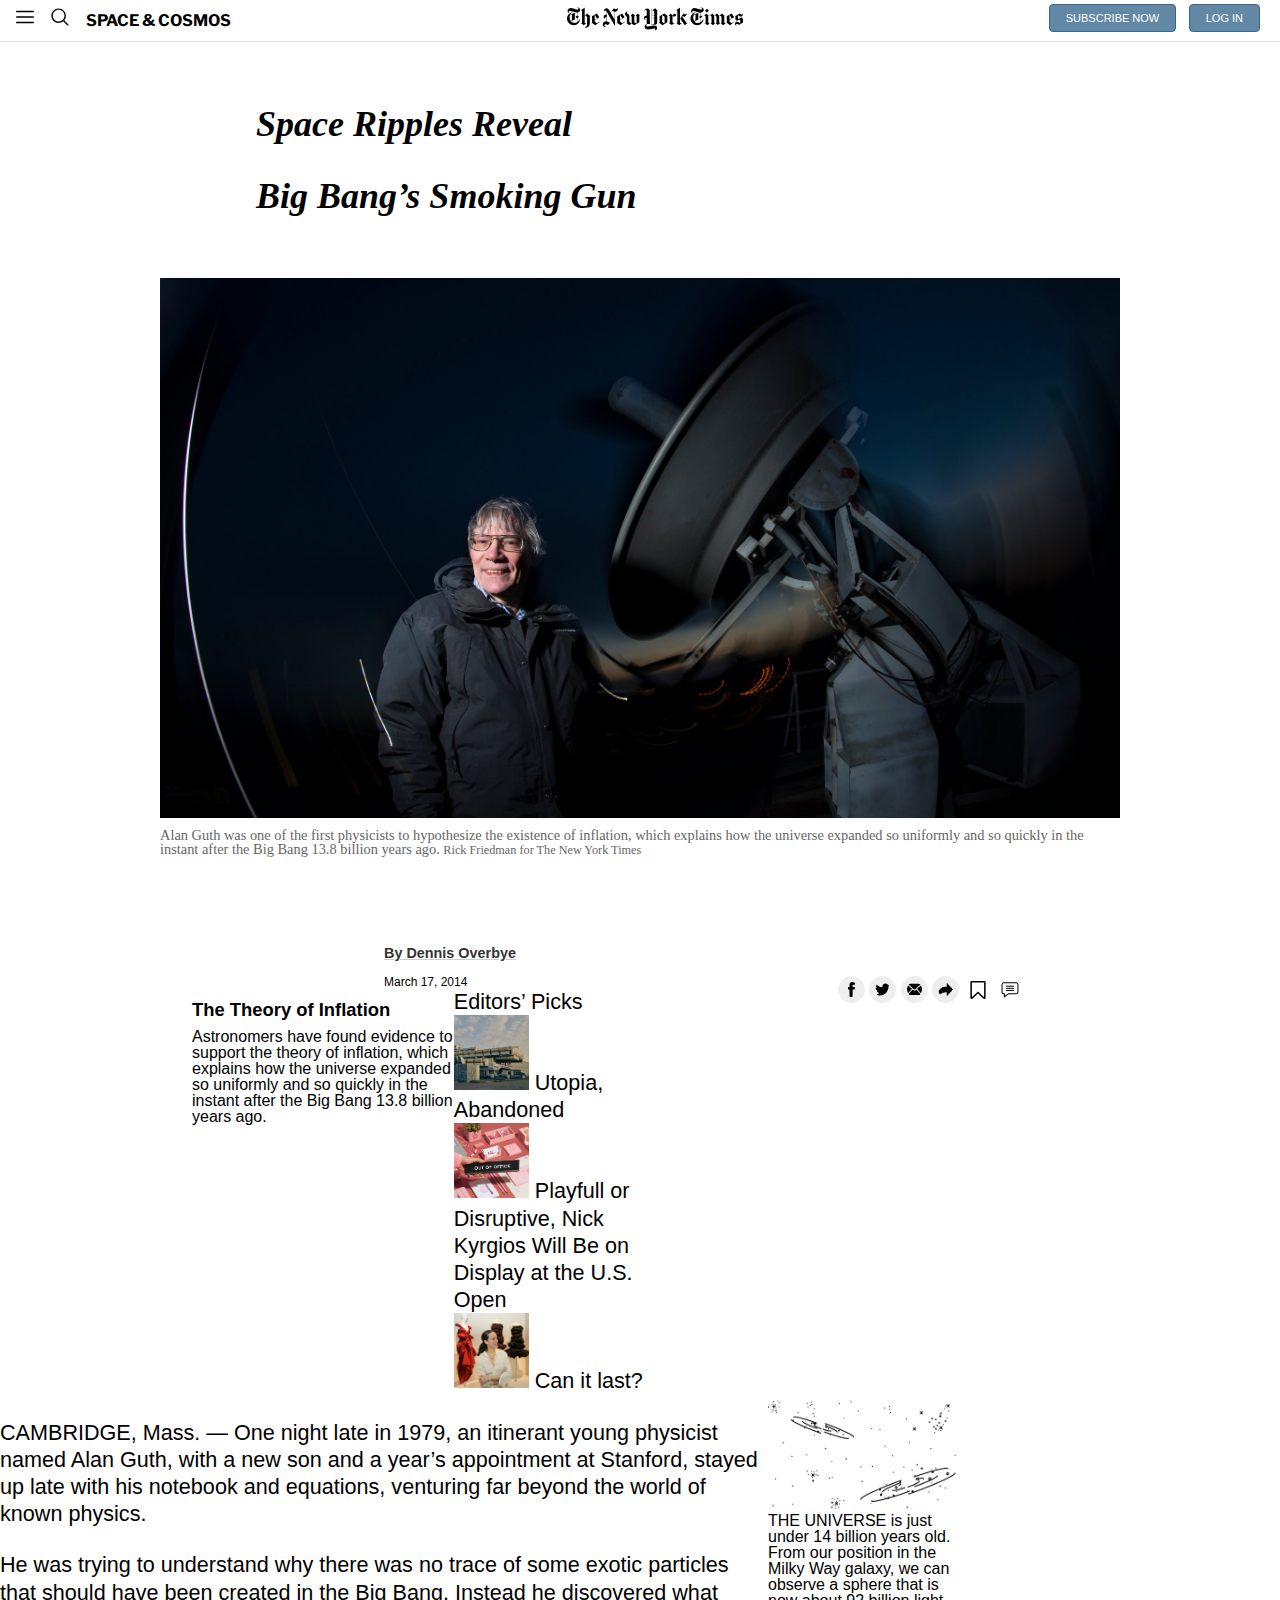
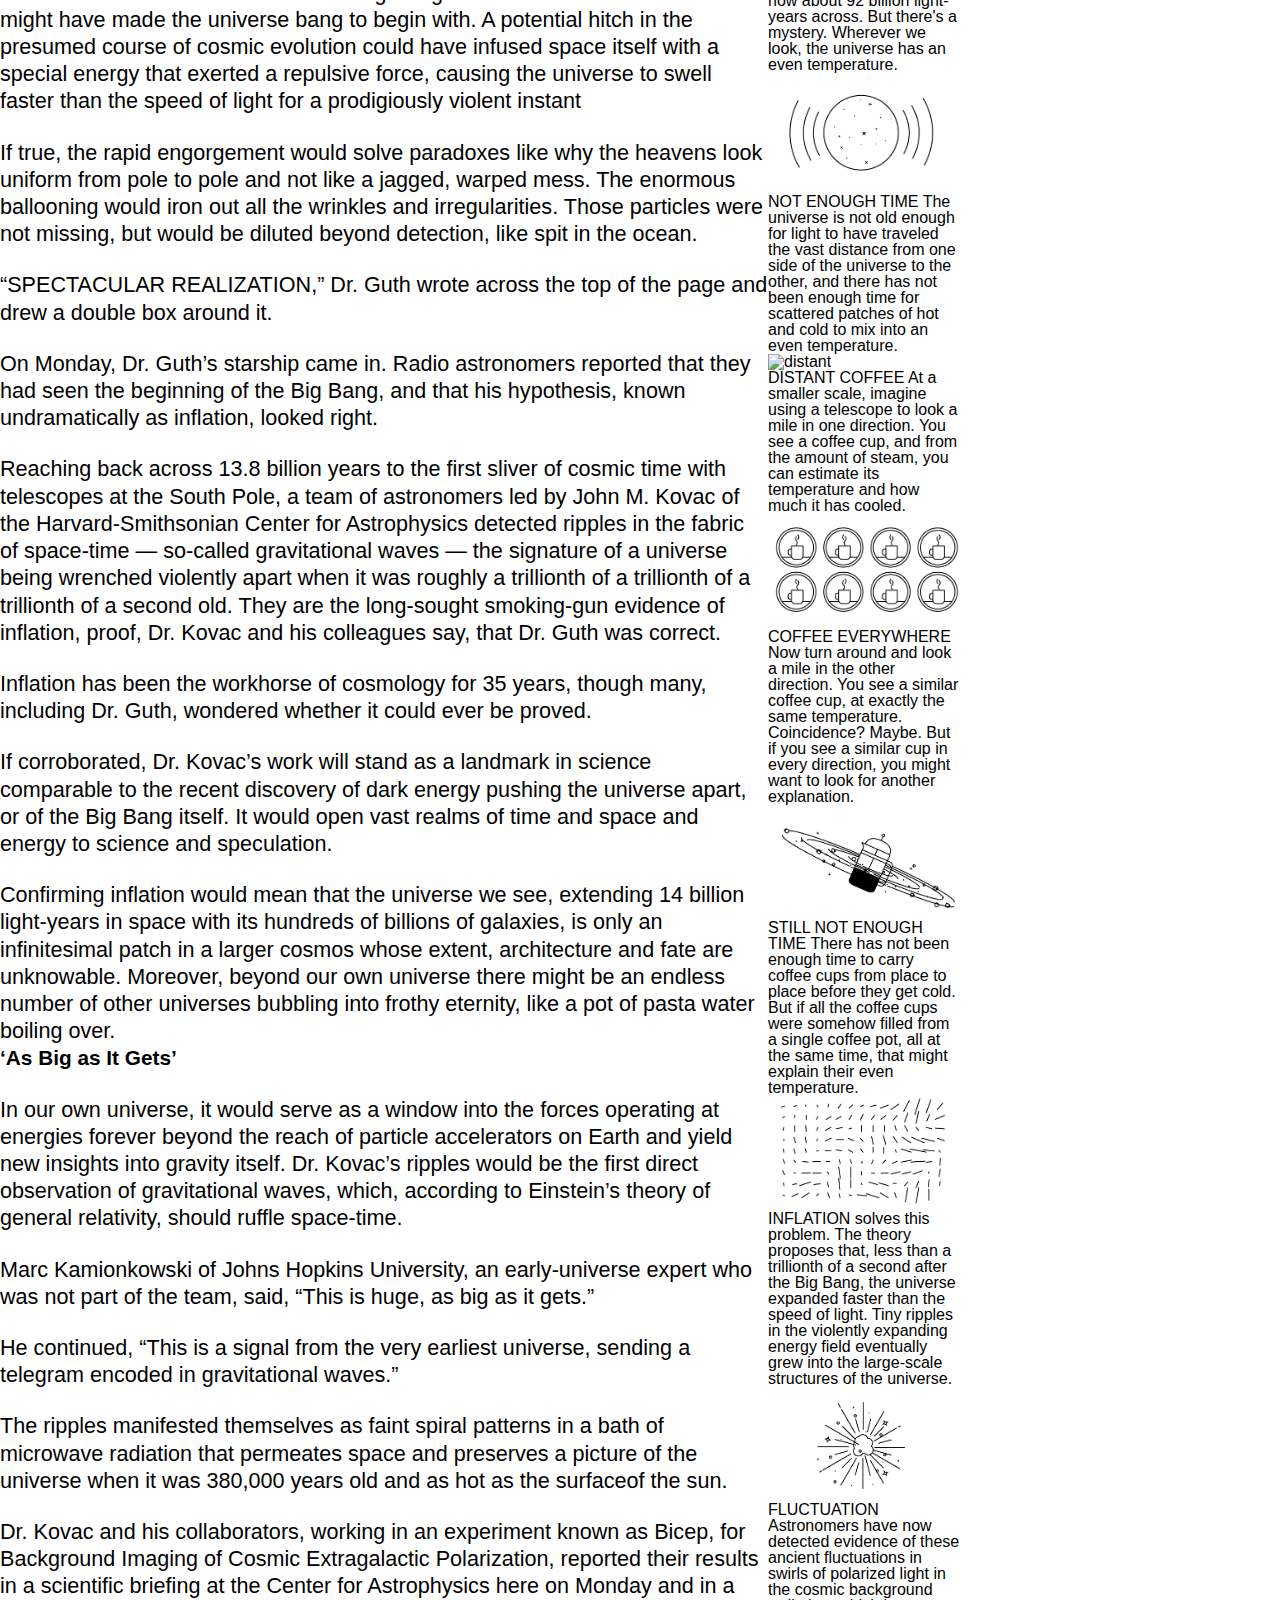
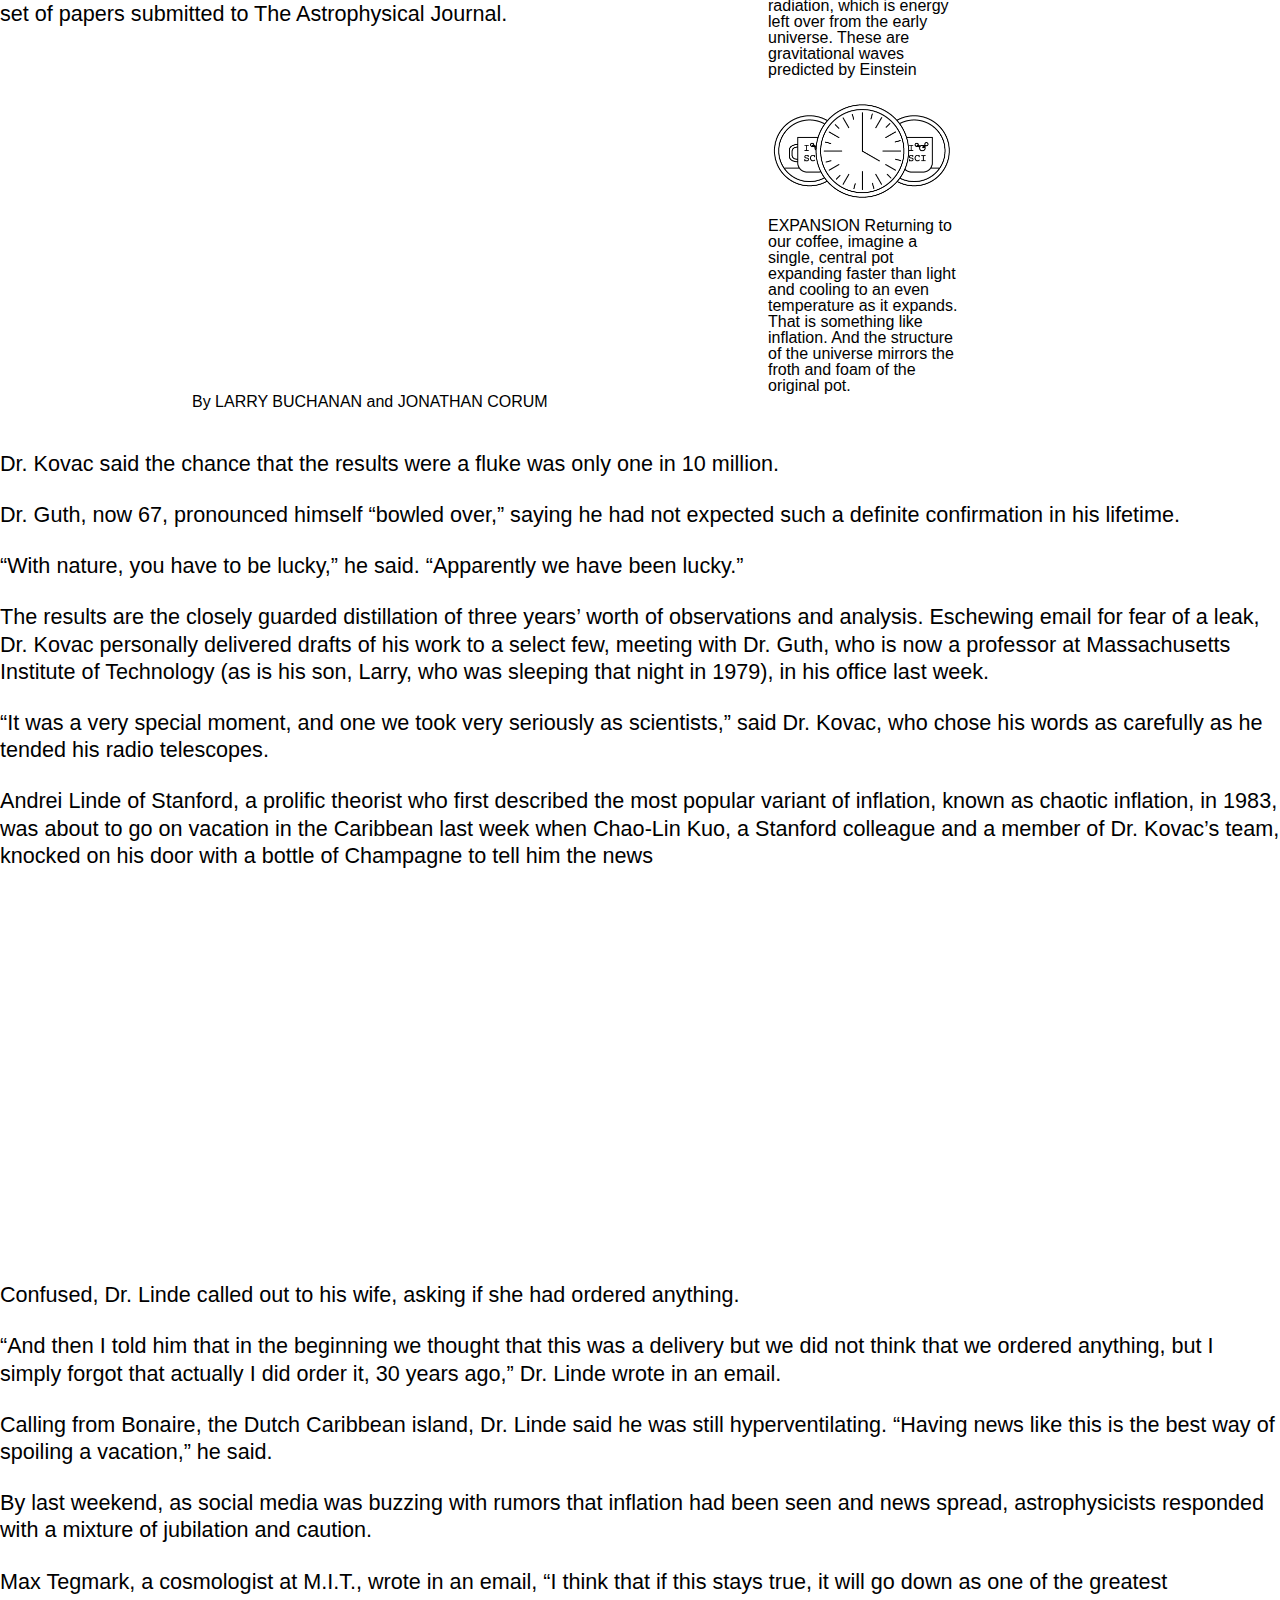
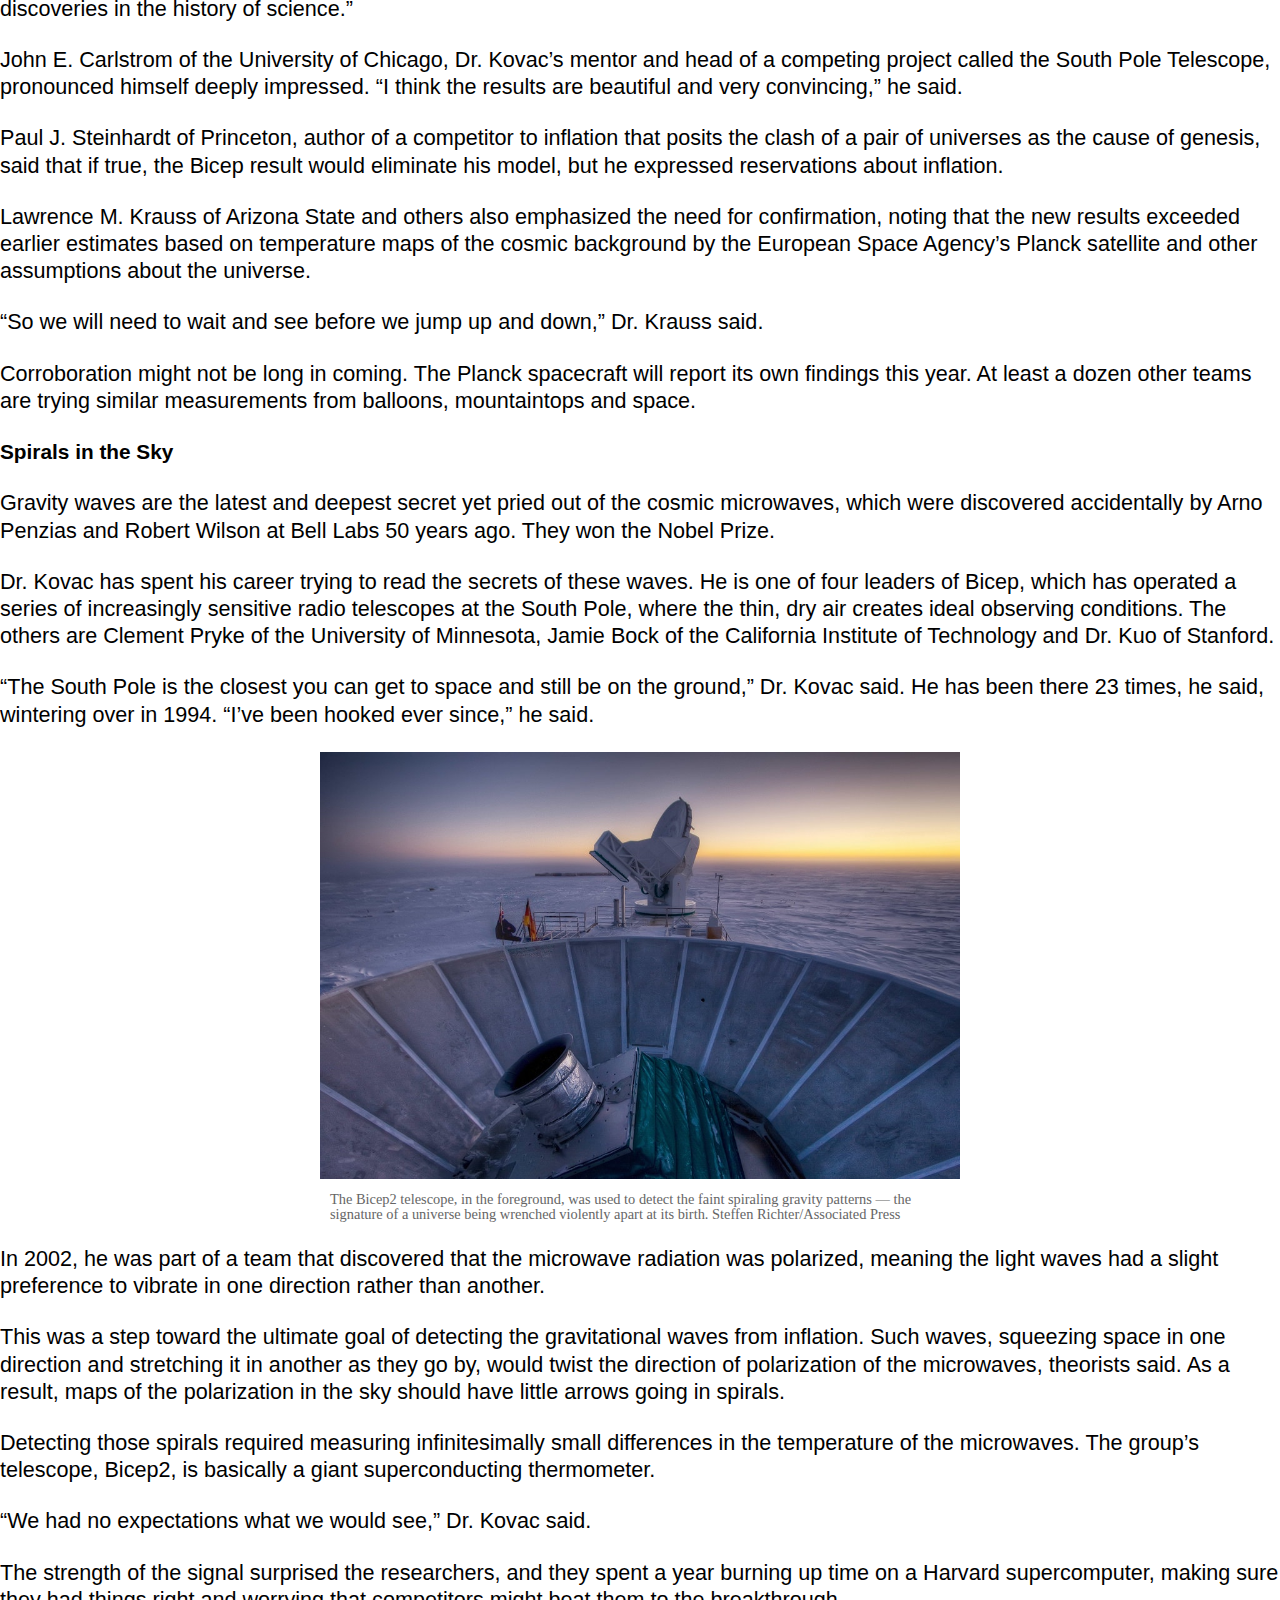
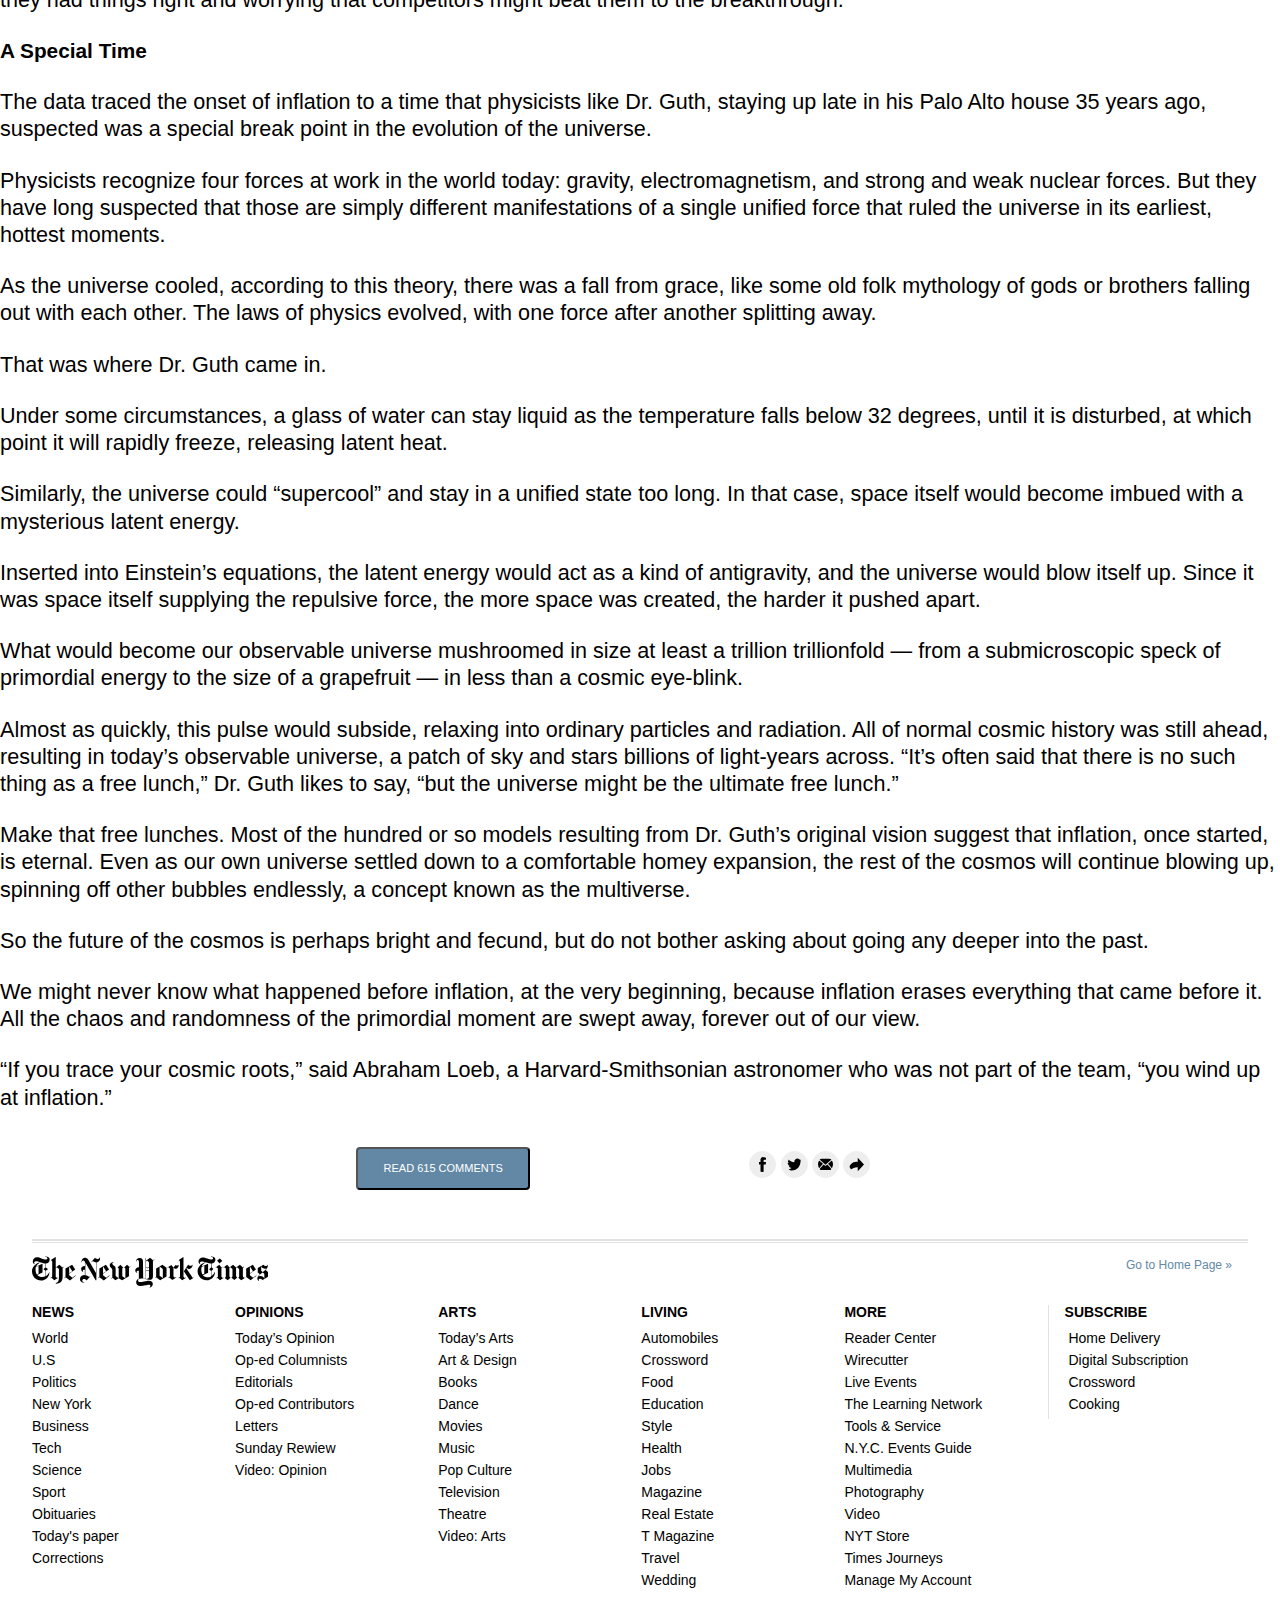
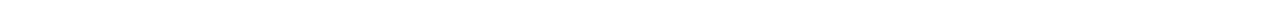
==== commit 7463fc30: "working on contents" ====
--- a/index.old.html
+++ b/index.old.html
@@ -128,17 +128,13 @@
           inflation, proof, Dr. Kovac and his colleagues say, that Dr. Guth was
           correct.
         </p>
-        <h4 class="create-account">
-          Unlock more free articles.<br />
-          <a href="#">Create an account or log in</a>
-        </h4>
         <p class="article">
           Inflation has been the workhorse of cosmology for 35 years, though
           many, including Dr. Guth, wondered whether it could ever be proved.
         </p>
-        If corroborated, Dr. Kovac’s work will stand as a landmark in science comparable to the recent discovery of dark
-        energy pushing the universe apart, or of the Big Bang itself. It would open vast realms of time and space and
-        energy to science and speculation.
+        <p class="article">
+          If corroborated, Dr. Kovac’s work will stand as a landmark in science comparable to the recent discovery of dark energy pushing the universe apart, or of the Big Bang itself. It would open vast realms of time and space and energy to science and speculation.
+        </p>
         <p class="artcile">
           Confirming inflation would mean that the universe we see, extending 14 billion light-years in space with its
           hundreds of billions of
